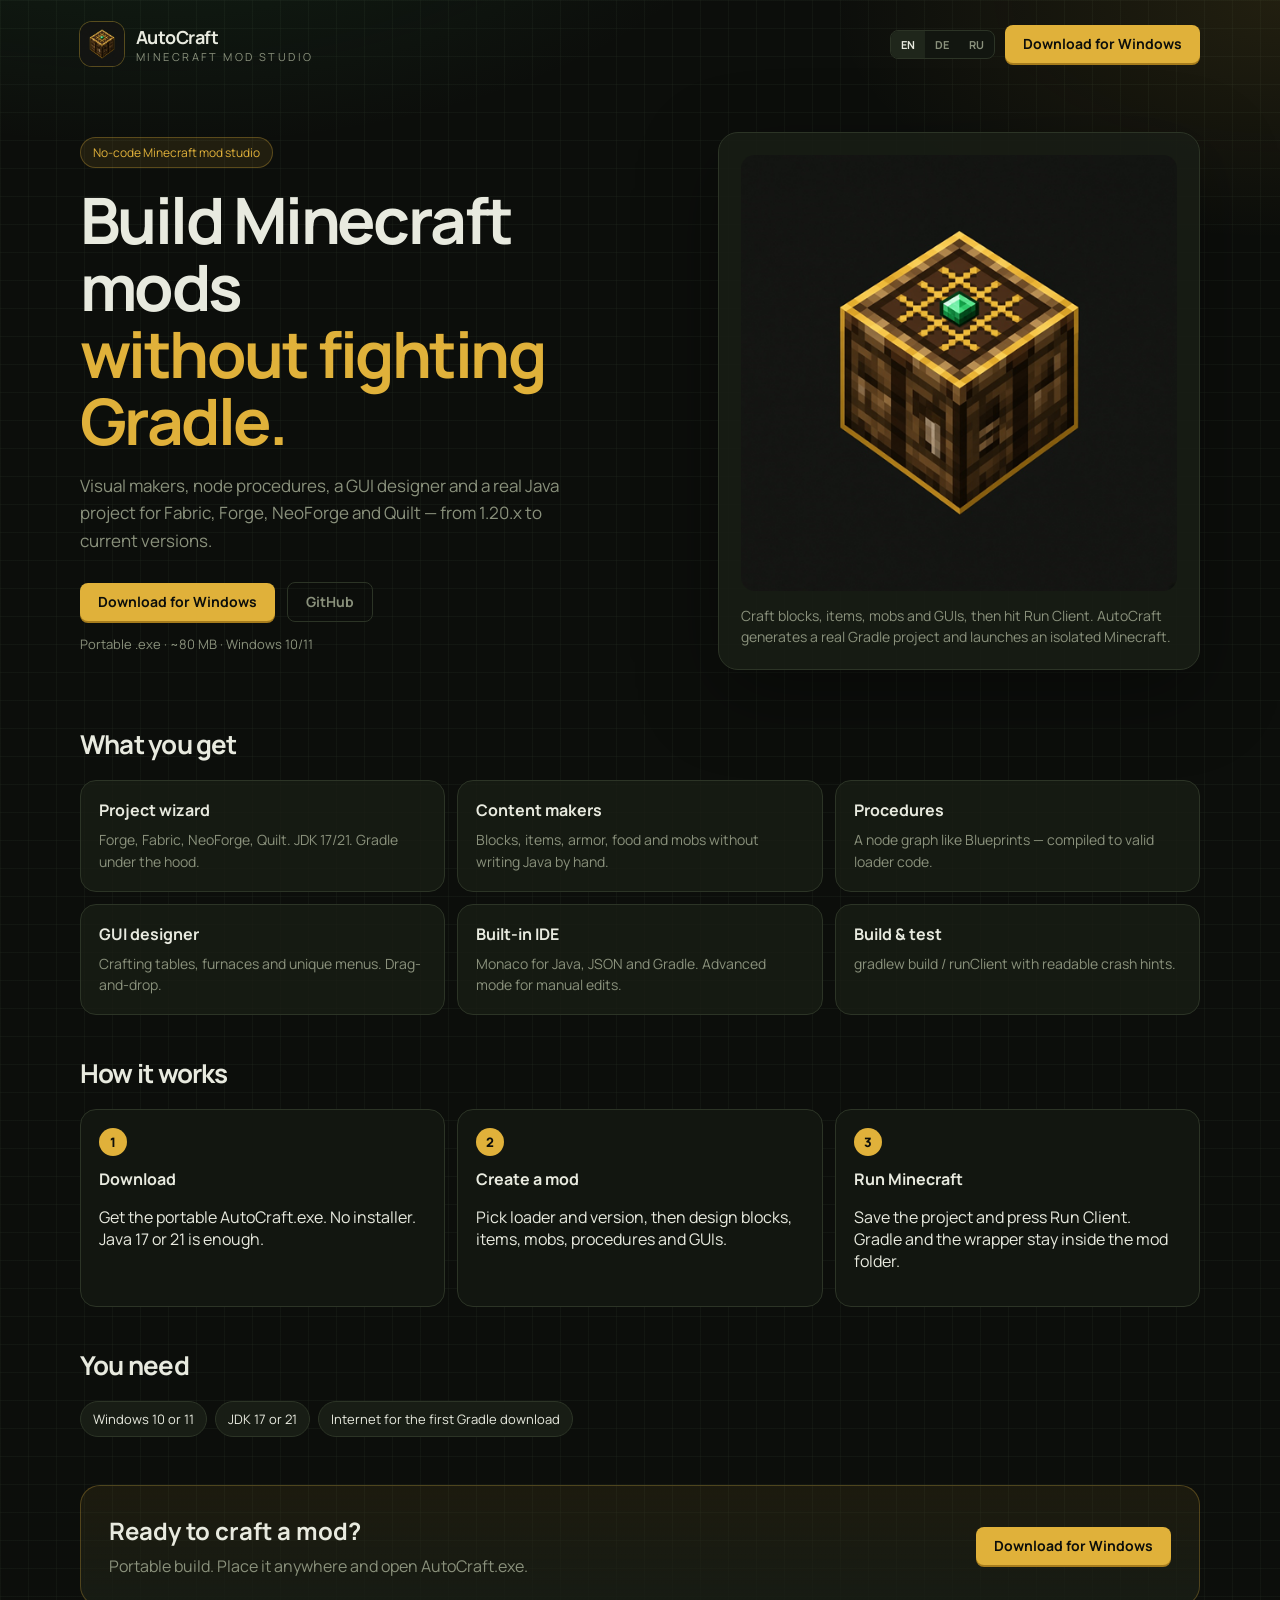
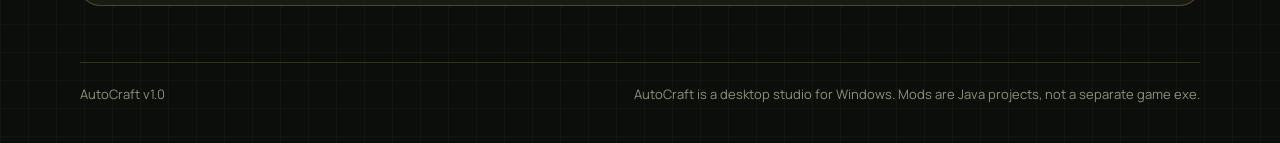
==== index.html @ cb6ea49f "Move download site to repository root for GitHub Pages. Co-authored-by: Cursor <cursoragent@cursor.c" ====
<!doctype html>
<html lang="en">
  <head>
    <meta charset="UTF-8" />
    <meta name="viewport" content="width=device-width, initial-scale=1.0" />
    <meta name="color-scheme" content="dark" />
    <title>AutoCraft</title>
    <meta
      name="description"
      content="AutoCraft — no-code Minecraft mod studio for Windows. Download the portable app."
    />
    <link rel="icon" type="image/svg+xml" href="./assets/favicon.svg" />
    <link rel="preconnect" href="https://fonts.googleapis.com" />
    <link rel="preconnect" href="https://fonts.gstatic.com" crossorigin />
    <link
      href="https://fonts.googleapis.com/css2?family=Manrope:wght@400;600;700;800&display=swap"
      rel="stylesheet"
    />
    <link rel="stylesheet" href="./styles.css" />
  </head>
  <body>
    <div class="wrap">
      <header class="nav">
        <div class="brand">
          <img src="./assets/logo.png" alt="AutoCraft" />
          <div>
            <strong>AutoCraft</strong>
            <span>Minecraft Mod Studio</span>
          </div>
        </div>
        <div class="nav-right">
          <div class="langs" role="group" aria-label="Language">
            <button type="button" data-lang="en">EN</button>
            <button type="button" data-lang="de">DE</button>
            <button type="button" data-lang="ru">RU</button>
          </div>
          <a class="btn btn-gold" data-download href="#" data-i18n="download">Download for Windows</a>
        </div>
      </header>

      <section class="hero">
        <div>
          <div class="badge" data-i18n="badge">No-code Minecraft mod studio</div>
          <h1>
            <span data-i18n="title">Build Minecraft mods</span>
            <em data-i18n="titleGold">without fighting Gradle.</em>
          </h1>
          <p class="lead" data-i18n="lead">
            Visual makers, node procedures, a GUI designer and a real Java project for Fabric, Forge, NeoForge and
            Quilt.
          </p>
          <div class="hero-actions">
            <a class="btn btn-gold" data-download href="#" data-i18n="download">Download for Windows</a>
            <a class="btn btn-ghost" data-repo href="#" data-i18n="github">GitHub</a>
          </div>
          <p class="meta" data-i18n="meta">Portable .exe · ~80 MB · Windows 10/11</p>
        </div>
        <aside class="hero-card">
          <img src="./assets/logo.png" alt="" />
          <p data-i18n="card">
            Craft blocks, items, mobs and GUIs, then hit Run Client. AutoCraft generates a real Gradle project and
            launches an isolated Minecraft.
          </p>
        </aside>
      </section>

      <section class="section">
        <h2 data-i18n="features">What you get</h2>
        <div class="grid">
          <article class="card"><b data-i18n="f1t">Project wizard</b><p data-i18n="f1"></p></article>
          <article class="card"><b data-i18n="f2t">Content makers</b><p data-i18n="f2"></p></article>
          <article class="card"><b data-i18n="f3t">Procedures</b><p data-i18n="f3"></p></article>
          <article class="card"><b data-i18n="f4t">GUI designer</b><p data-i18n="f4"></p></article>
          <article class="card"><b data-i18n="f5t">Built-in IDE</b><p data-i18n="f5"></p></article>
          <article class="card"><b data-i18n="f6t">Build & test</b><p data-i18n="f6"></p></article>
        </div>
      </section>

      <section class="section">
        <h2 data-i18n="how">How it works</h2>
        <div class="steps">
          <article class="step">
            <div class="num">1</div>
            <b data-i18n="s1t">Download</b>
            <p data-i18n="s1"></p>
          </article>
          <article class="step">
            <div class="num">2</div>
            <b data-i18n="s2t">Create a mod</b>
            <p data-i18n="s2"></p>
          </article>
          <article class="step">
            <div class="num">3</div>
            <b data-i18n="s3t">Run Minecraft</b>
            <p data-i18n="s3"></p>
          </article>
        </div>
      </section>

      <section class="section">
        <h2 data-i18n="need">You need</h2>
        <div class="reqs">
          <span class="pill" data-i18n="p1">Windows 10 or 11</span>
          <span class="pill" data-i18n="p2">JDK 17 or 21</span>
          <span class="pill" data-i18n="p3">Internet for the first Gradle download</span>
        </div>
      </section>

      <section class="download">
        <div>
          <h2 data-i18n="ctaTitle">Ready to craft a mod?</h2>
          <p data-i18n="cta">Portable build. Place it anywhere and open AutoCraft.exe.</p>
        </div>
        <a class="btn btn-gold" data-download href="#" data-i18n="download">Download for Windows</a>
      </section>

      <footer class="foot">
        <span>AutoCraft v1.0</span>
        <span data-i18n="foot"></span>
      </footer>
    </div>
    <script src="./config.js"></script>
    <script src="./app.js"></script>
  </body>
</html>
---- styles.css ----
:root {
  --ink: #0c0e0b;
  --ink-2: #121610;
  --panel: #181d15;
  --panel-2: #1f261b;
  --line: #2c3426;
  --gold: #e0b13a;
  --gold-2: #a67c1d;
  --emerald: #3d9b5c;
  --paper: #e8eadf;
  --mute: #8a917c;
  --shadow: 0 24px 80px rgba(0, 0, 0, 0.35);
}

* {
  box-sizing: border-box;
}

html,
body {
  margin: 0;
  min-height: 100%;
  background: var(--ink);
  color: var(--paper);
  font-family: Manrope, ui-sans-serif, system-ui, sans-serif;
}

body {
  background-image:
    radial-gradient(1100px 520px at 12% -8%, rgba(61, 155, 92, 0.14), transparent 55%),
    radial-gradient(900px 480px at 100% 0%, rgba(224, 177, 58, 0.1), transparent 50%),
    linear-gradient(rgba(44, 52, 38, 0.22) 1px, transparent 1px),
    linear-gradient(90deg, rgba(44, 52, 38, 0.22) 1px, transparent 1px);
  background-size: auto, auto, 28px 28px, 28px 28px;
}

a {
  color: inherit;
  text-decoration: none;
}

img {
  max-width: 100%;
  display: block;
}

.wrap {
  width: min(1120px, calc(100% - 40px));
  margin: 0 auto;
}

.nav {
  display: flex;
  align-items: center;
  justify-content: space-between;
  gap: 16px;
  padding: 22px 0 10px;
}

.brand {
  display: flex;
  align-items: center;
  gap: 12px;
}

.brand img {
  width: 44px;
  height: 44px;
  border-radius: 12px;
  box-shadow: 0 0 0 1px rgba(224, 177, 58, 0.35);
}

.brand strong {
  display: block;
  font-size: 18px;
  letter-spacing: -0.03em;
}

.brand span {
  display: block;
  font-size: 11px;
  letter-spacing: 0.22em;
  text-transform: uppercase;
  color: var(--mute);
}

.nav-right {
  display: flex;
  align-items: center;
  gap: 10px;
}

.langs {
  display: flex;
  border: 1px solid var(--line);
  border-radius: 8px;
  overflow: hidden;
  background: var(--ink-2);
}

.langs button {
  border: 0;
  background: transparent;
  color: var(--mute);
  font: 700 11px/1 Manrope, sans-serif;
  padding: 8px 10px;
  cursor: pointer;
}

.langs button.active {
  background: var(--panel-2);
  color: var(--paper);
}

.btn {
  display: inline-flex;
  align-items: center;
  justify-content: center;
  gap: 8px;
  border: 0;
  border-radius: 8px;
  font: 700 14px/1 Manrope, sans-serif;
  padding: 12px 18px;
  cursor: pointer;
}

.btn-gold {
  background: var(--gold);
  color: var(--ink);
  box-shadow: 0 2px 0 var(--gold-2);
}

.btn-gold:hover {
  filter: brightness(1.08);
}

.btn-ghost {
  background: transparent;
  color: var(--mute);
  border: 1px solid var(--line);
}

.hero {
  display: grid;
  grid-template-columns: 1.1fr 0.9fr;
  gap: 48px;
  align-items: center;
  padding: 56px 0 28px;
}

.badge {
  display: inline-flex;
  align-items: center;
  gap: 8px;
  border: 1px solid rgba(224, 177, 58, 0.3);
  background: rgba(224, 177, 58, 0.1);
  color: var(--gold);
  border-radius: 999px;
  padding: 6px 12px;
  font-size: 12px;
  margin-bottom: 18px;
}

h1 {
  margin: 0;
  font-size: clamp(40px, 6vw, 64px);
  line-height: 1.05;
  letter-spacing: -0.04em;
}

h1 em {
  display: block;
  color: var(--gold);
  font-style: normal;
}

.lead {
  max-width: 520px;
  color: var(--mute);
  font-size: 17px;
  line-height: 1.6;
  margin: 18px 0 28px;
}

.hero-actions {
  display: flex;
  flex-wrap: wrap;
  gap: 12px;
  align-items: center;
}

.meta {
  color: var(--mute);
  font-size: 13px;
}

.hero-card {
  background: rgba(24, 29, 21, 0.88);
  border: 1px solid var(--line);
  border-radius: 20px;
  padding: 22px;
  box-shadow: var(--shadow);
}

.hero-card img {
  width: 100%;
  border-radius: 14px;
  background: #0c0e0b;
}

.hero-card p {
  margin: 14px 0 0;
  color: var(--mute);
  font-size: 14px;
  line-height: 1.5;
}

.section {
  padding: 28px 0 12px;
}

.section h2 {
  margin: 0 0 18px;
  font-size: 26px;
  letter-spacing: -0.03em;
}

.grid {
  display: grid;
  grid-template-columns: repeat(3, 1fr);
  gap: 12px;
}

.card {
  background: rgba(24, 29, 21, 0.8);
  border: 1px solid var(--line);
  border-radius: 16px;
  padding: 18px;
}

.card b {
  display: block;
  margin-bottom: 8px;
}

.card p {
  margin: 0;
  color: var(--mute);
  font-size: 14px;
  line-height: 1.55;
}

.steps {
  display: grid;
  grid-template-columns: repeat(3, 1fr);
  gap: 12px;
}

.step {
  border: 1px solid var(--line);
  background: var(--ink-2);
  border-radius: 16px;
  padding: 18px;
}

.num {
  width: 28px;
  height: 28px;
  display: grid;
  place-items: center;
  border-radius: 999px;
  background: var(--gold);
  color: var(--ink);
  font-weight: 800;
  font-size: 13px;
  margin-bottom: 12px;
}

.reqs {
  display: flex;
  flex-wrap: wrap;
  gap: 8px;
}

.pill {
  border: 1px solid var(--line);
  background: var(--panel);
  border-radius: 999px;
  padding: 8px 12px;
  font-size: 13px;
  color: var(--paper);
}

.download {
  margin: 36px 0 56px;
  border: 1px solid rgba(224, 177, 58, 0.28);
  background: linear-gradient(180deg, rgba(224, 177, 58, 0.08), rgba(24, 29, 21, 0.9));
  border-radius: 20px;
  padding: 28px;
  display: flex;
  justify-content: space-between;
  gap: 20px;
  align-items: center;
}

.download h2 {
  margin: 0 0 8px;
}

.download p {
  margin: 0;
  color: var(--mute);
}

.foot {
  border-top: 1px solid var(--line);
  padding: 22px 0 40px;
  display: flex;
  justify-content: space-between;
  gap: 12px;
  color: var(--mute);
  font-size: 13px;
}

@media (max-width: 860px) {
  .hero,
  .grid,
  .steps,
  .download,
  .foot {
    grid-template-columns: 1fr;
    display: grid;
  }

  .nav,
  .download,
  .foot {
    display: flex;
    flex-direction: column;
    align-items: flex-start;
  }
}
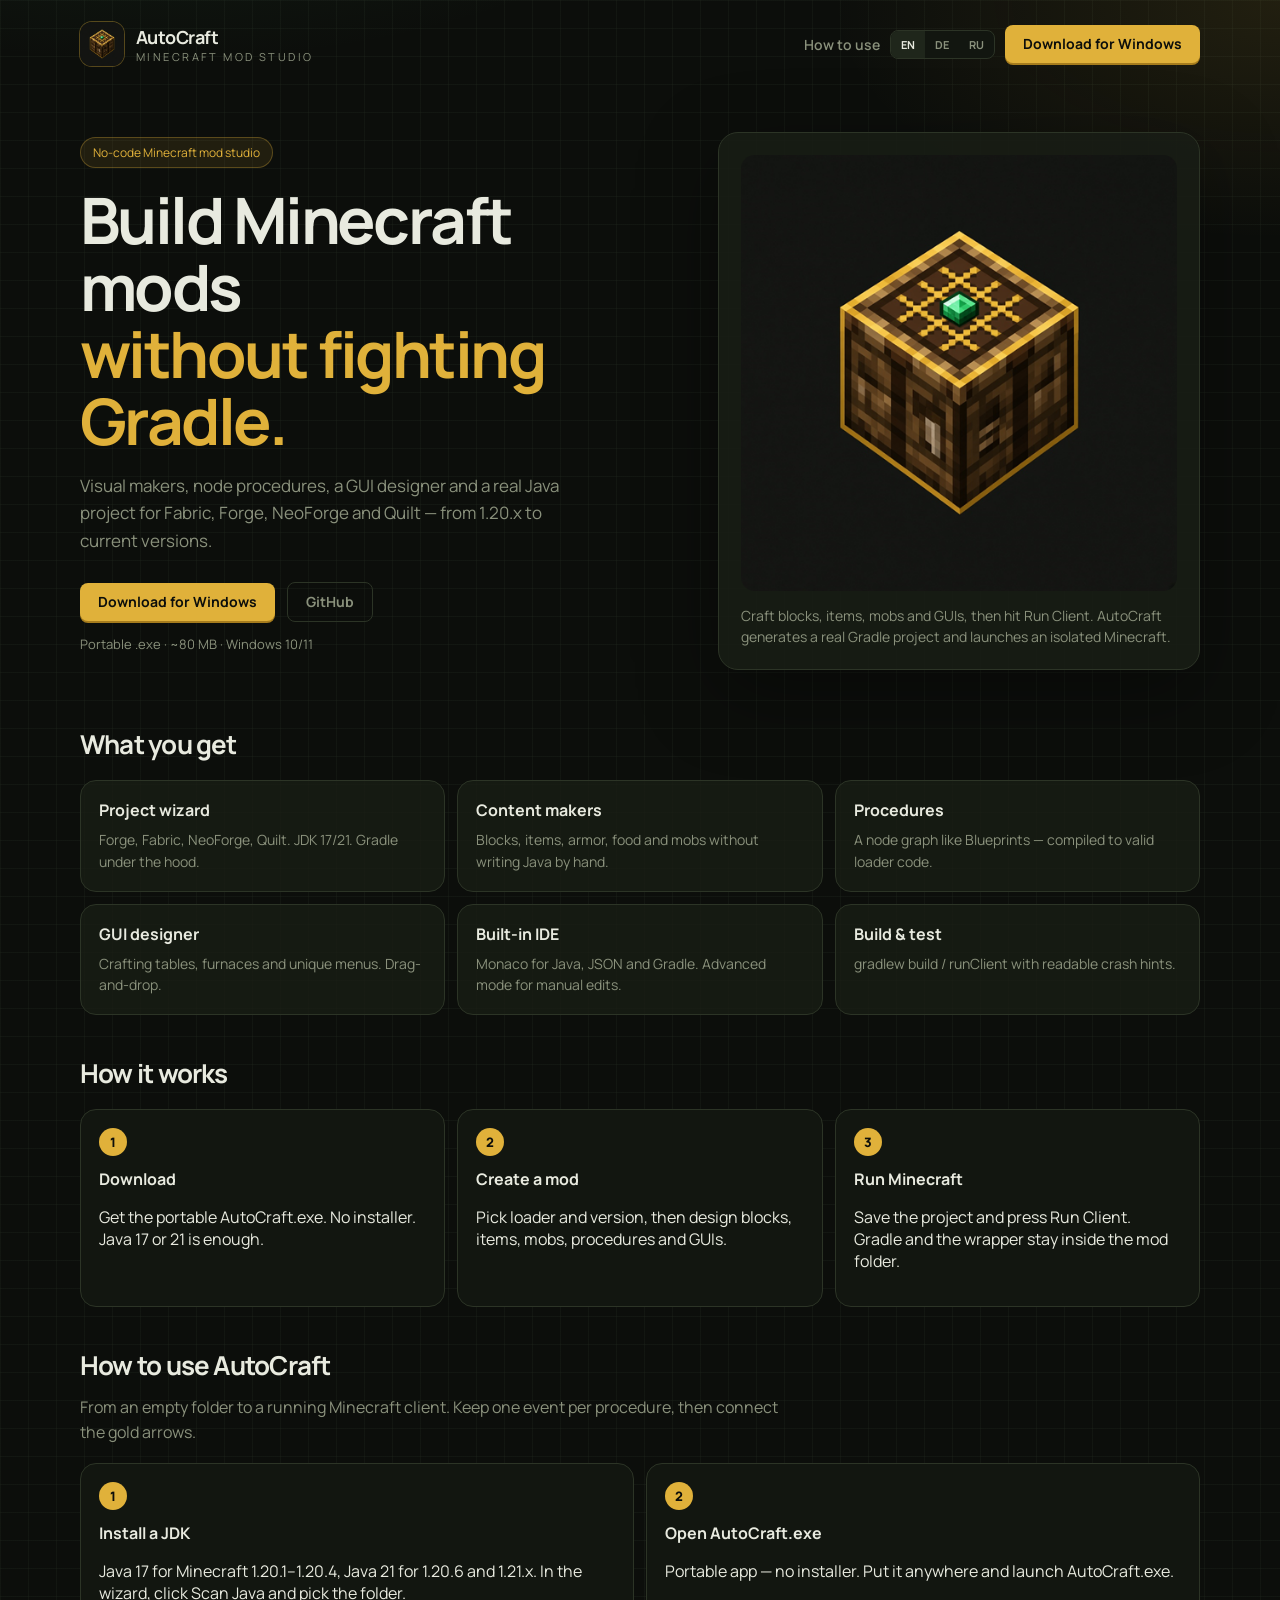
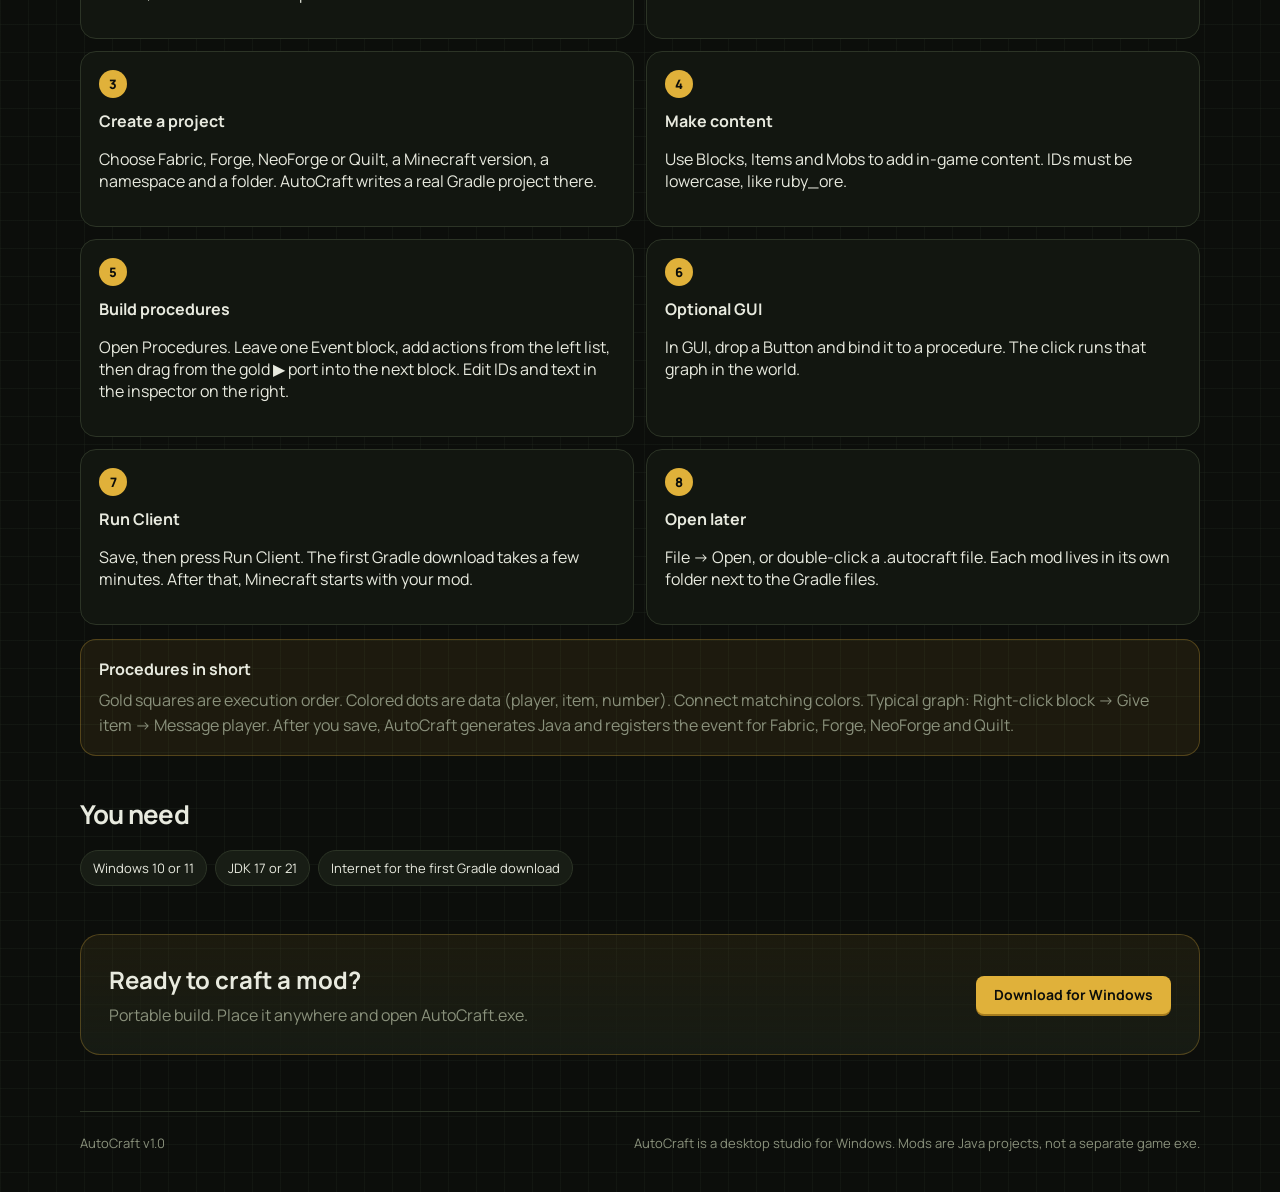
==== commit 5b1e2468: "Add a How to use guide for AutoCraft procedures. Co-authored-by: Cursor <cursoragent@cursor.com>" ====
--- a/index.html
+++ b/index.html
@@ -4,11 +4,35 @@
     <meta charset="UTF-8" />
     <meta name="viewport" content="width=device-width, initial-scale=1.0" />
     <meta name="color-scheme" content="dark" />
-    <title>AutoCraft</title>
+    <title>AutoCraft — Minecraft Mod Studio for Windows</title>
     <meta
       name="description"
-      content="AutoCraft — no-code Minecraft mod studio for Windows. Download the portable app."
-    />
+      content="Download AutoCraft, a no-code Minecraft mod studio for Windows. Make blocks, items, mobs and GUIs, then run Fabric, Forge, NeoForge or Quilt with Gradle."
+    />
+    <meta
+      name="keywords"
+      content="AutoCraft, Minecraft mod maker, Minecraft mod studio, no-code Minecraft, Forge, Fabric, NeoForge, Quilt, download AutoCraft"
+    />
+    <meta name="robots" content="index, follow" />
+    <meta name="googlebot" content="index, follow" />
+    <link rel="canonical" href="https://wipprow-ui.github.io/AutoCraft/" />
+    <meta property="og:type" content="website" />
+    <meta property="og:locale" content="en_US" />
+    <meta property="og:site_name" content="AutoCraft" />
+    <meta property="og:title" content="AutoCraft — Minecraft Mod Studio for Windows" />
+    <meta
+      property="og:description"
+      content="No-code Minecraft mod studio. Download the portable Windows app and build real Gradle mods."
+    />
+    <meta property="og:url" content="https://wipprow-ui.github.io/AutoCraft/" />
+    <meta property="og:image" content="https://wipprow-ui.github.io/AutoCraft/assets/logo.png" />
+    <meta name="twitter:card" content="summary" />
+    <meta name="twitter:title" content="AutoCraft — Minecraft Mod Studio" />
+    <meta
+      name="twitter:description"
+      content="Download AutoCraft for Windows. Visual Minecraft mod maker for Forge, Fabric, NeoForge and Quilt."
+    />
+    <meta name="twitter:image" content="https://wipprow-ui.github.io/AutoCraft/assets/logo.png" />
     <link rel="icon" type="image/svg+xml" href="./assets/favicon.svg" />
     <link rel="preconnect" href="https://fonts.googleapis.com" />
     <link rel="preconnect" href="https://fonts.gstatic.com" crossorigin />
@@ -29,6 +53,7 @@
           </div>
         </div>
         <div class="nav-right">
+          <a class="nav-link" href="#guide" data-i18n="guideNav">How to use</a>
           <div class="langs" role="group" aria-label="Language">
             <button type="button" data-lang="en">EN</button>
             <button type="button" data-lang="de">DE</button>
@@ -97,6 +122,59 @@
         </div>
       </section>
 
+      <section class="section" id="guide">
+        <h2 data-i18n="guideTitle">How to use AutoCraft</h2>
+        <p class="lead-inline" data-i18n="guideLead">
+          From empty folder to a running Minecraft client. One event per procedure, then connect the gold arrows.
+        </p>
+        <div class="guide">
+          <article class="step">
+            <div class="num">1</div>
+            <b data-i18n="g1t">Install a JDK</b>
+            <p data-i18n="g1"></p>
+          </article>
+          <article class="step">
+            <div class="num">2</div>
+            <b data-i18n="g2t">Open AutoCraft.exe</b>
+            <p data-i18n="g2"></p>
+          </article>
+          <article class="step">
+            <div class="num">3</div>
+            <b data-i18n="g3t">Create a project</b>
+            <p data-i18n="g3"></p>
+          </article>
+          <article class="step">
+            <div class="num">4</div>
+            <b data-i18n="g4t">Make content</b>
+            <p data-i18n="g4"></p>
+          </article>
+          <article class="step">
+            <div class="num">5</div>
+            <b data-i18n="g5t">Build procedures</b>
+            <p data-i18n="g5"></p>
+          </article>
+          <article class="step">
+            <div class="num">6</div>
+            <b data-i18n="g6t">Optional GUI</b>
+            <p data-i18n="g6"></p>
+          </article>
+          <article class="step">
+            <div class="num">7</div>
+            <b data-i18n="g7t">Run Client</b>
+            <p data-i18n="g7"></p>
+          </article>
+          <article class="step">
+            <div class="num">8</div>
+            <b data-i18n="g8t">Open later</b>
+            <p data-i18n="g8"></p>
+          </article>
+        </div>
+        <article class="tip">
+          <b data-i18n="gProcT">Procedures in short</b>
+          <p data-i18n="gProc"></p>
+        </article>
+      </section>
+
       <section class="section">
         <h2 data-i18n="need">You need</h2>
         <div class="reqs">
@@ -119,6 +197,20 @@
         <span data-i18n="foot"></span>
       </footer>
     </div>
+    <script type="application/ld+json">
+      {
+        "@context": "https://schema.org",
+        "@type": "SoftwareApplication",
+        "name": "AutoCraft",
+        "applicationCategory": "DeveloperApplication",
+        "operatingSystem": "Windows 10, Windows 11",
+        "url": "https://wipprow-ui.github.io/AutoCraft/",
+        "downloadUrl": "https://github.com/wipprow-ui/AutoCraft/releases/latest/download/AutoCraft.exe",
+        "image": "https://wipprow-ui.github.io/AutoCraft/assets/logo.png",
+        "description": "No-code Minecraft mod studio for Windows. Create blocks, items, mobs and GUIs, then run Fabric, Forge, NeoForge or Quilt.",
+        "offers": { "@type": "Offer", "price": "0", "priceCurrency": "USD" }
+      }
+    </script>
     <script src="./config.js"></script>
     <script src="./app.js"></script>
   </body>
--- a/styles.css
+++ b/styles.css
@@ -276,6 +276,48 @@
   margin-bottom: 12px;
 }
 
+.nav-link {
+  color: var(--mute);
+  font-size: 14px;
+  font-weight: 600;
+}
+
+.nav-link:hover {
+  color: var(--gold);
+}
+
+.lead-inline {
+  margin: -6px 0 18px;
+  color: var(--mute);
+  max-width: 720px;
+  line-height: 1.55;
+}
+
+.guide {
+  display: grid;
+  grid-template-columns: repeat(2, 1fr);
+  gap: 12px;
+}
+
+.tip {
+  margin-top: 14px;
+  border: 1px solid rgba(224, 177, 58, 0.28);
+  background: rgba(224, 177, 58, 0.08);
+  border-radius: 16px;
+  padding: 18px;
+}
+
+.tip b {
+  display: block;
+  margin-bottom: 8px;
+}
+
+.tip p {
+  margin: 0;
+  color: var(--mute);
+  line-height: 1.55;
+}
+
 .reqs {
   display: flex;
   flex-wrap: wrap;
@@ -326,6 +368,7 @@
   .hero,
   .grid,
   .steps,
+  .guide,
   .download,
   .foot {
     grid-template-columns: 1fr;
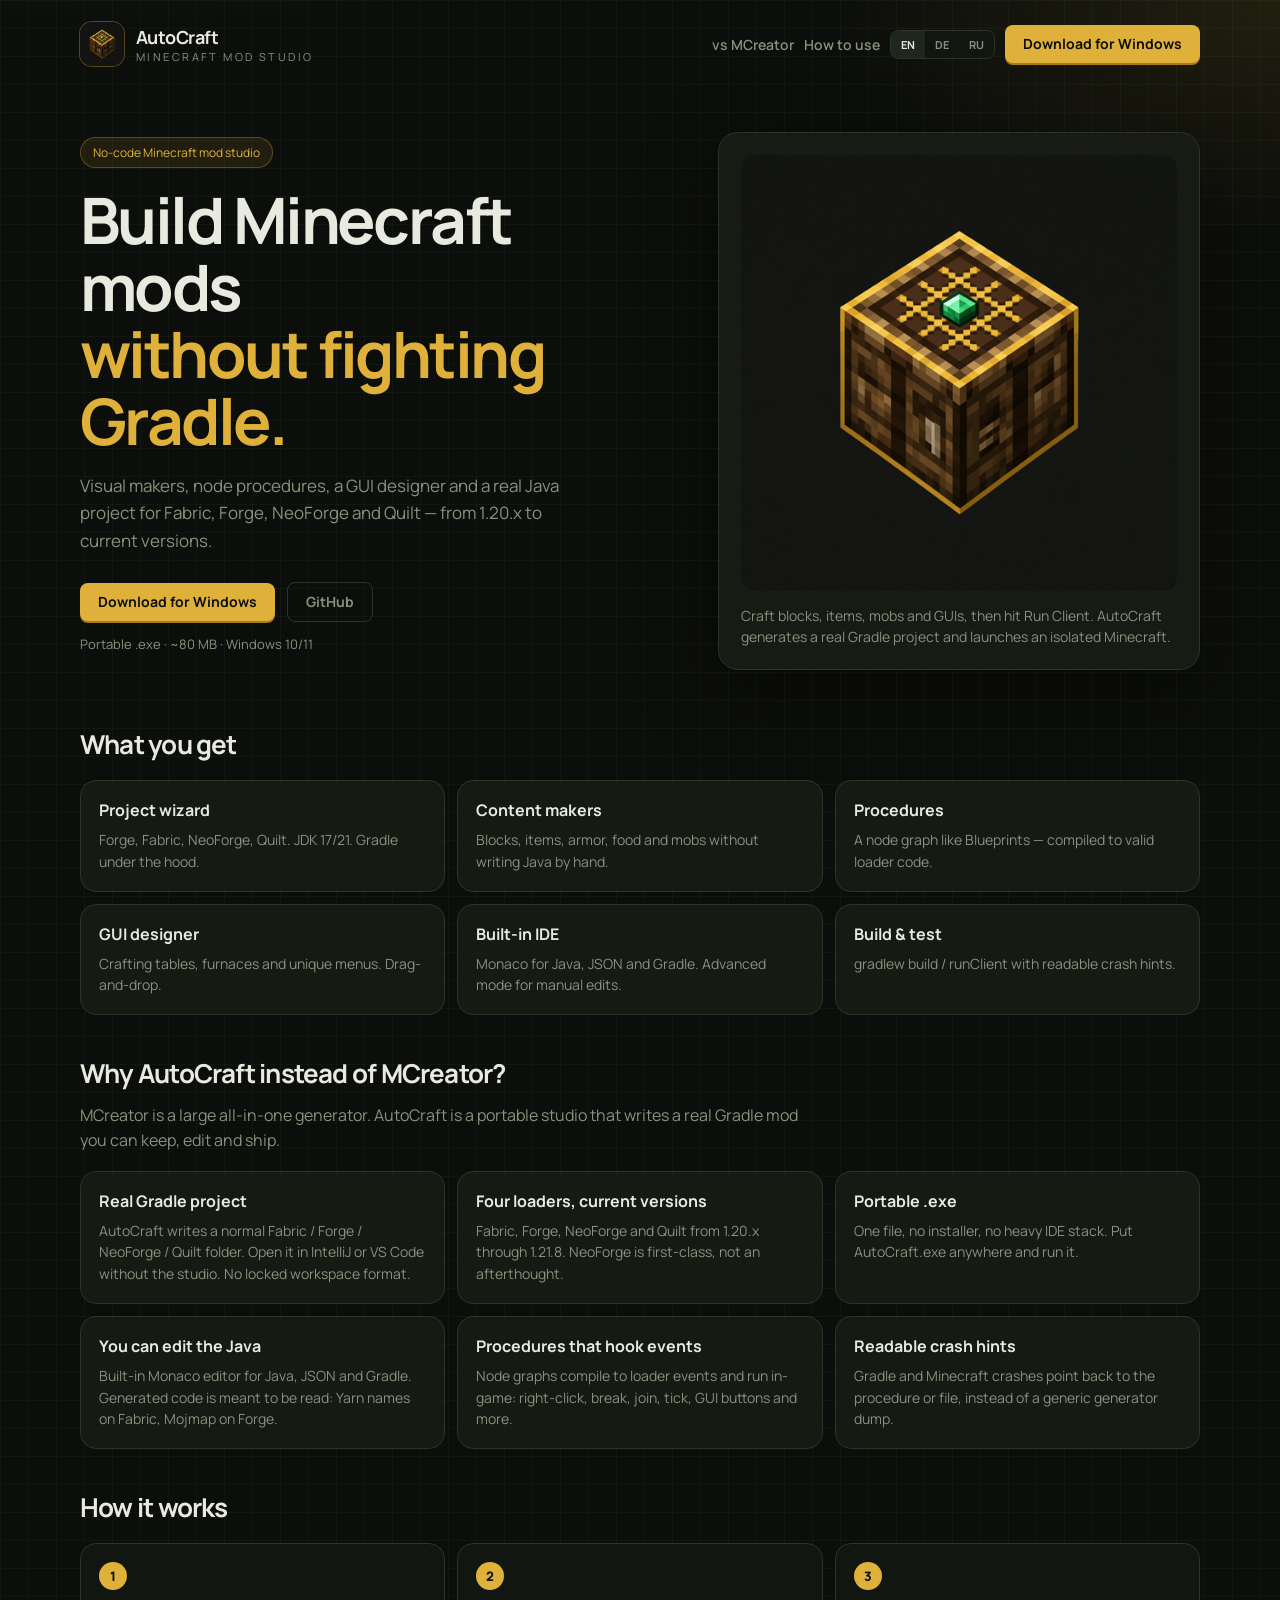
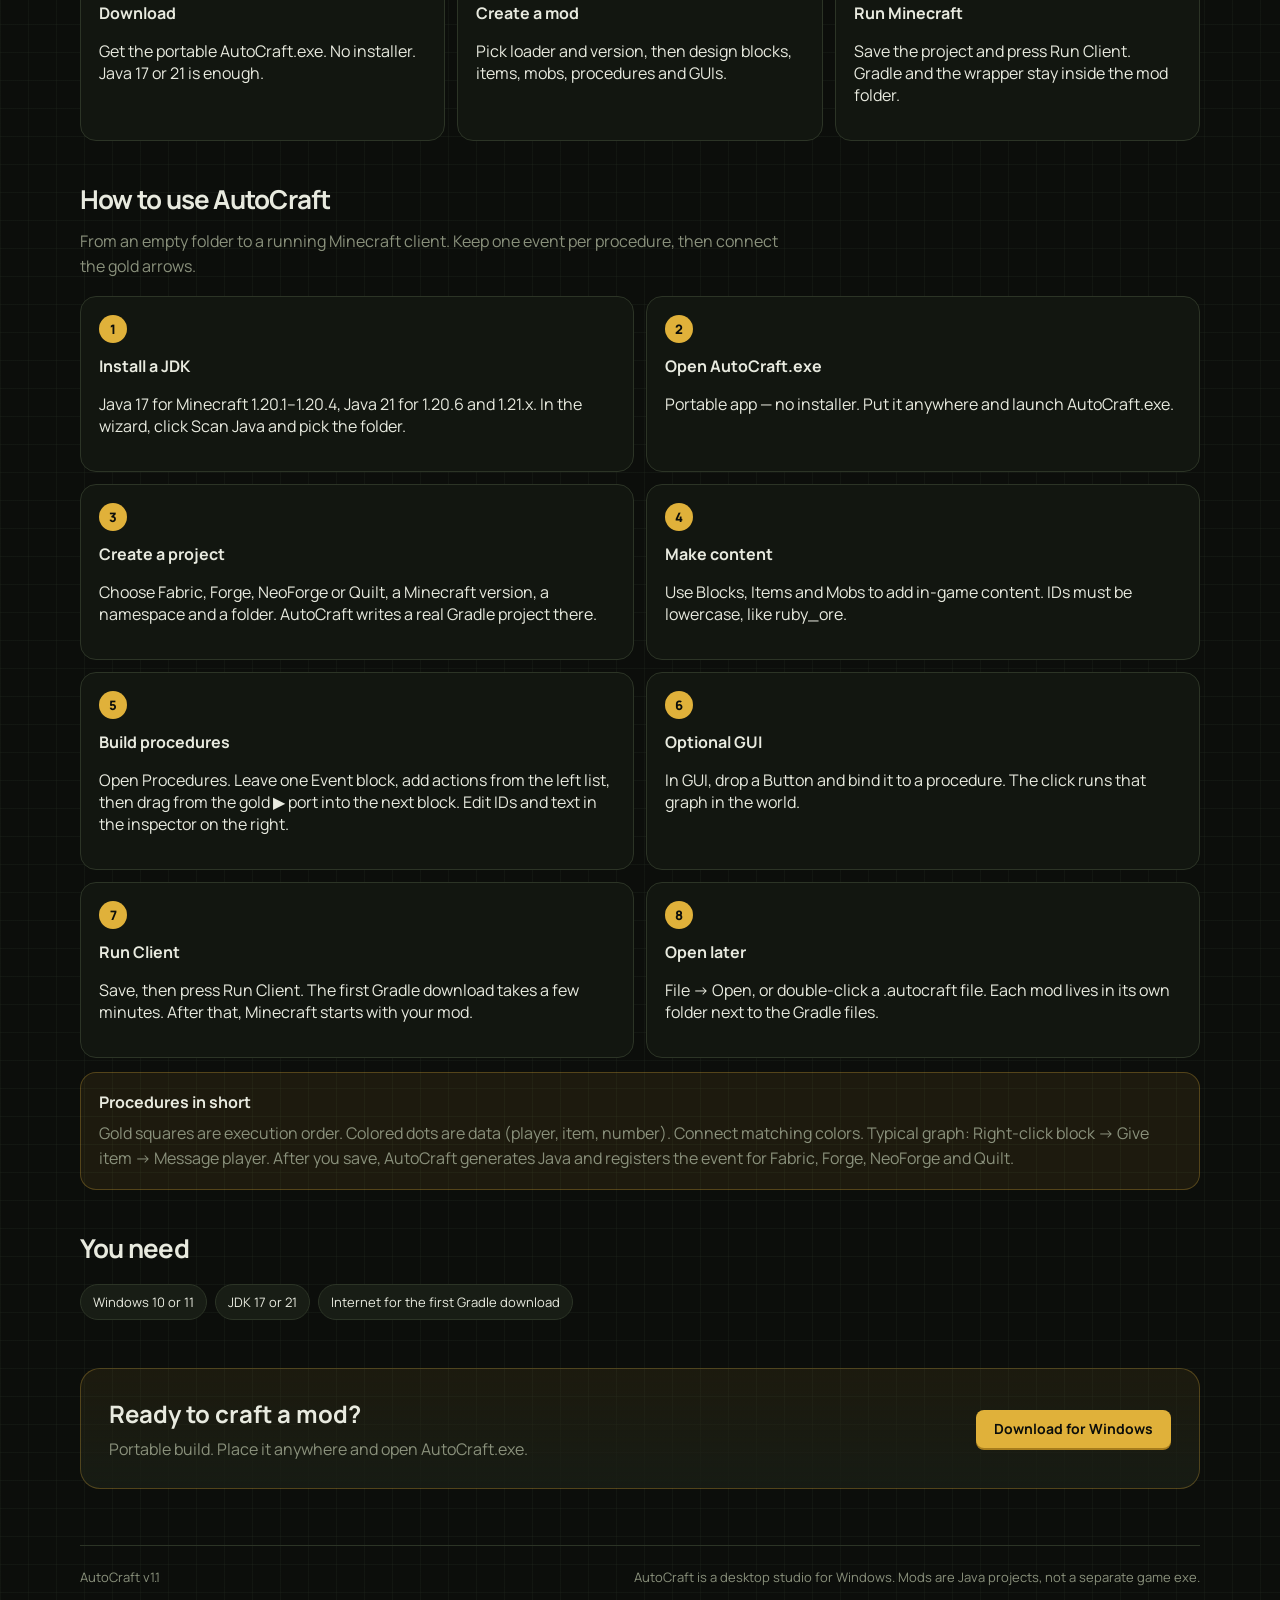
==== commit ce732e44: "Explain how AutoCraft differs from MCreator. Co-authored-by: Cursor <cursoragent@cursor.com>" ====
--- a/index.html
+++ b/index.html
@@ -11,7 +11,7 @@
     />
     <meta
       name="keywords"
-      content="AutoCraft, Minecraft mod maker, Minecraft mod studio, no-code Minecraft, Forge, Fabric, NeoForge, Quilt, download AutoCraft"
+      content="AutoCraft, Minecraft mod maker, Minecraft mod studio, no-code Minecraft, MCreator alternative, Forge, Fabric, NeoForge, Quilt, download AutoCraft"
     />
     <meta name="robots" content="index, follow" />
     <meta name="googlebot" content="index, follow" />
@@ -53,6 +53,7 @@
           </div>
         </div>
         <div class="nav-right">
+          <a class="nav-link" href="#vs" data-i18n="vsNav">vs MCreator</a>
           <a class="nav-link" href="#guide" data-i18n="guideNav">How to use</a>
           <div class="langs" role="group" aria-label="Language">
             <button type="button" data-lang="en">EN</button>
@@ -101,6 +102,22 @@
         </div>
       </section>
 
+      <section class="section" id="vs">
+        <h2 data-i18n="vsTitle">Why AutoCraft instead of MCreator?</h2>
+        <p class="lead-inline" data-i18n="vsLead">
+          MCreator is a large all-in-one generator. AutoCraft is a portable studio that writes a real Gradle mod you
+          can keep, edit and ship.
+        </p>
+        <div class="grid">
+          <article class="card"><b data-i18n="vs1t">Real Gradle project</b><p data-i18n="vs1"></p></article>
+          <article class="card"><b data-i18n="vs2t">Four loaders, current versions</b><p data-i18n="vs2"></p></article>
+          <article class="card"><b data-i18n="vs3t">Portable .exe</b><p data-i18n="vs3"></p></article>
+          <article class="card"><b data-i18n="vs4t">You can edit the Java</b><p data-i18n="vs4"></p></article>
+          <article class="card"><b data-i18n="vs5t">Procedures that hook events</b><p data-i18n="vs5"></p></article>
+          <article class="card"><b data-i18n="vs6t">Readable crash hints</b><p data-i18n="vs6"></p></article>
+        </div>
+      </section>
+
       <section class="section">
         <h2 data-i18n="how">How it works</h2>
         <div class="steps">
@@ -193,7 +210,7 @@
       </section>
 
       <footer class="foot">
-        <span>AutoCraft v1.0</span>
+        <span>AutoCraft v1.1</span>
         <span data-i18n="foot"></span>
       </footer>
     </div>
--- a/styles.css
+++ b/styles.css
@@ -365,6 +365,10 @@
 }
 
 @media (max-width: 860px) {
+  .nav-right {
+    flex-wrap: wrap;
+  }
+
   .hero,
   .grid,
   .steps,
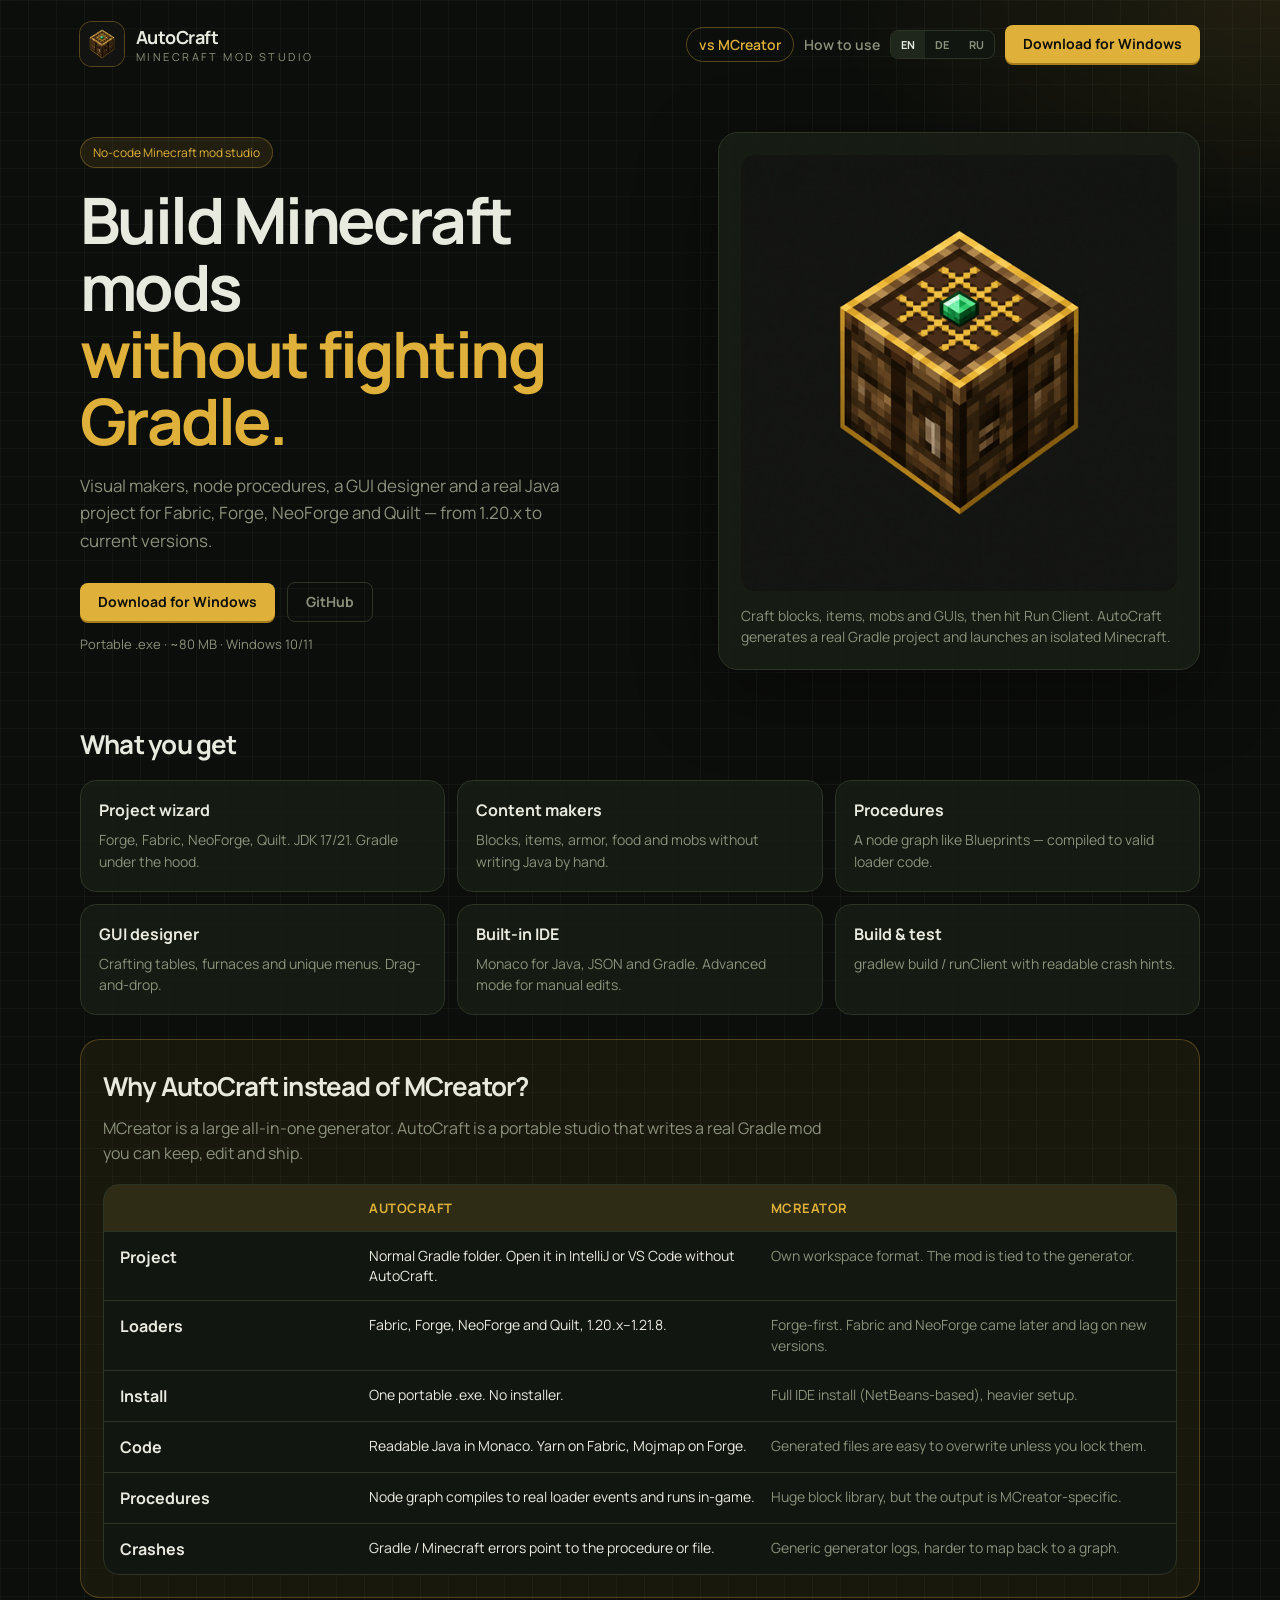
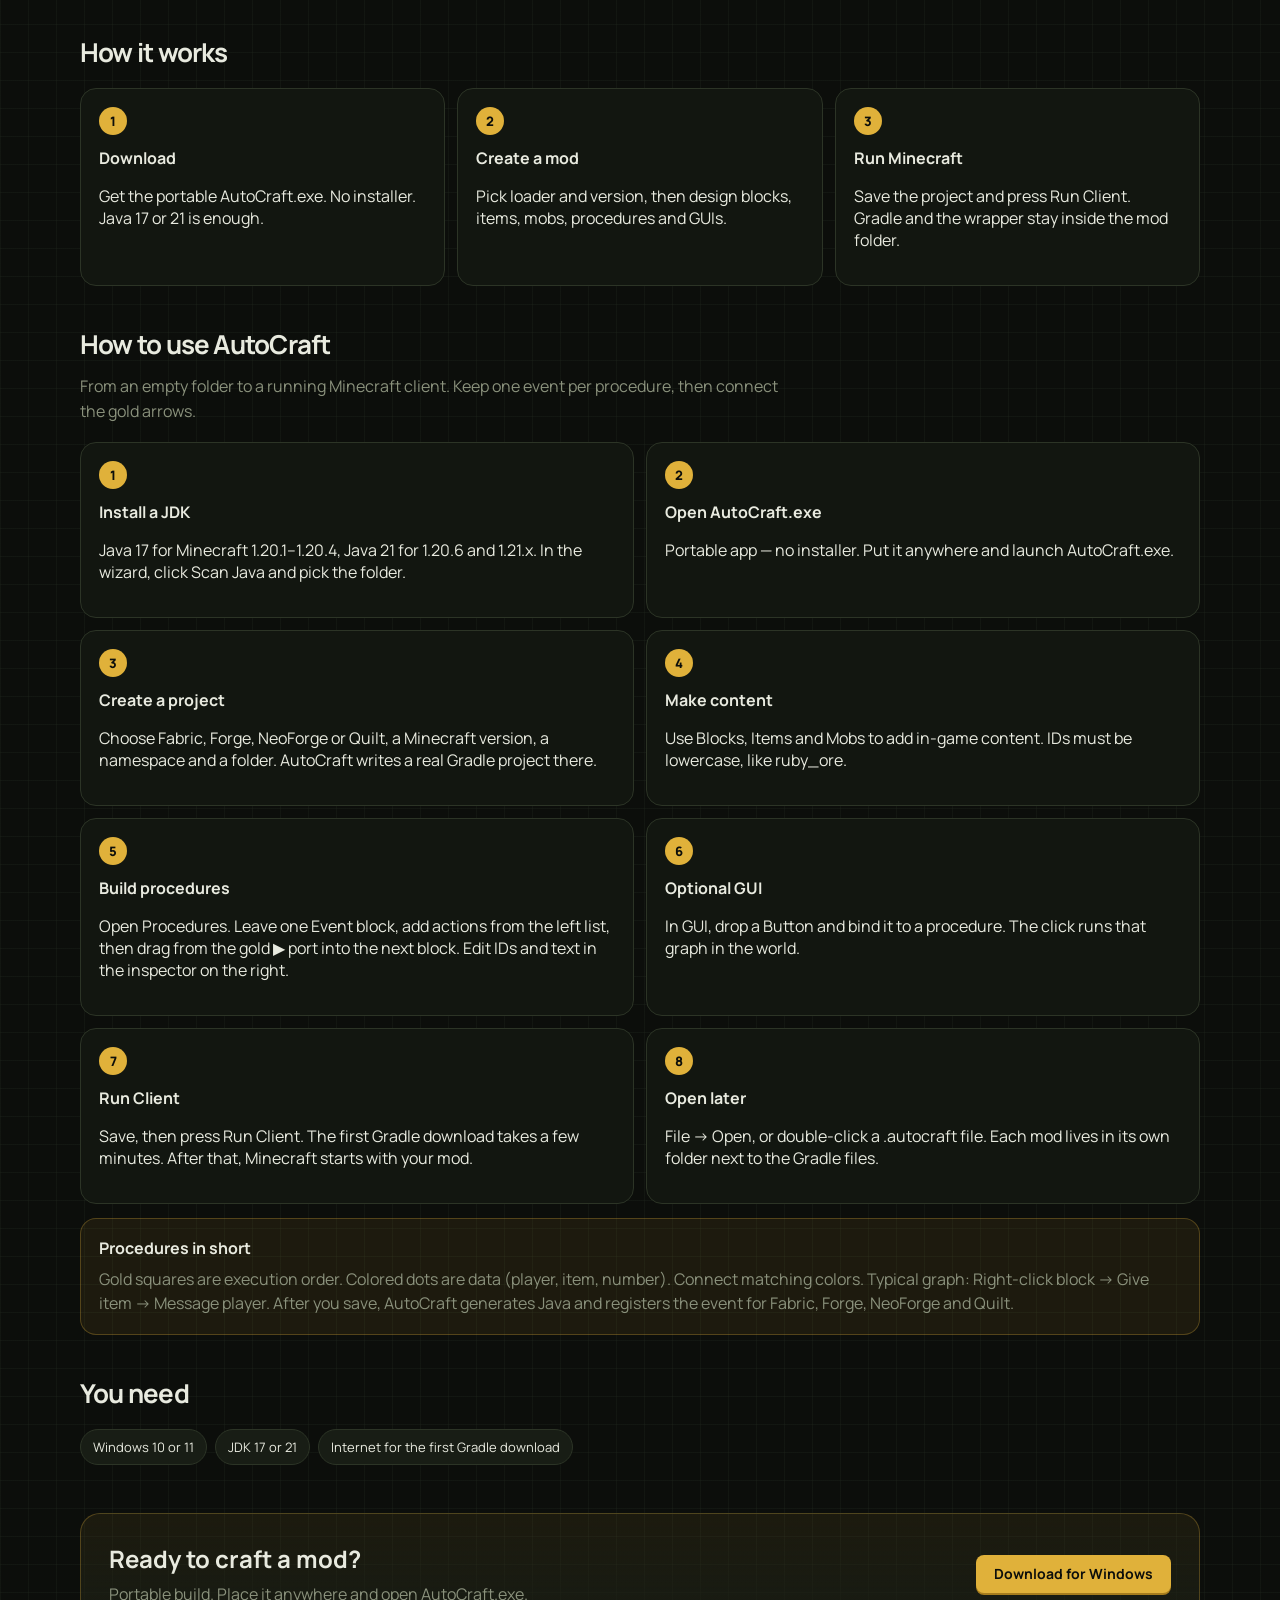
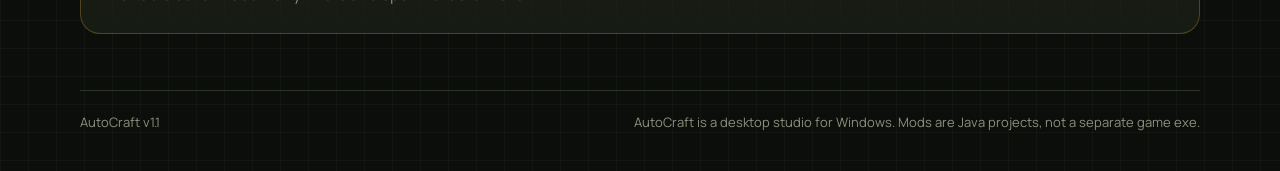
==== commit cc4a0a9b: "Make the MCreator comparison a visible table. Co-authored-by: Cursor <cursoragent@cursor.com>" ====
--- a/index.html
+++ b/index.html
@@ -53,7 +53,7 @@
           </div>
         </div>
         <div class="nav-right">
-          <a class="nav-link" href="#vs" data-i18n="vsNav">vs MCreator</a>
+          <a class="nav-link nav-link-gold" href="#vs" data-i18n="vsNav">vs MCreator</a>
           <a class="nav-link" href="#guide" data-i18n="guideNav">How to use</a>
           <div class="langs" role="group" aria-label="Language">
             <button type="button" data-lang="en">EN</button>
@@ -102,19 +102,48 @@
         </div>
       </section>
 
-      <section class="section" id="vs">
+      <section class="section vs-section" id="vs">
         <h2 data-i18n="vsTitle">Why AutoCraft instead of MCreator?</h2>
         <p class="lead-inline" data-i18n="vsLead">
           MCreator is a large all-in-one generator. AutoCraft is a portable studio that writes a real Gradle mod you
           can keep, edit and ship.
         </p>
-        <div class="grid">
-          <article class="card"><b data-i18n="vs1t">Real Gradle project</b><p data-i18n="vs1"></p></article>
-          <article class="card"><b data-i18n="vs2t">Four loaders, current versions</b><p data-i18n="vs2"></p></article>
-          <article class="card"><b data-i18n="vs3t">Portable .exe</b><p data-i18n="vs3"></p></article>
-          <article class="card"><b data-i18n="vs4t">You can edit the Java</b><p data-i18n="vs4"></p></article>
-          <article class="card"><b data-i18n="vs5t">Procedures that hook events</b><p data-i18n="vs5"></p></article>
-          <article class="card"><b data-i18n="vs6t">Readable crash hints</b><p data-i18n="vs6"></p></article>
+        <div class="compare">
+          <div class="compare-head">
+            <span></span>
+            <strong>AutoCraft</strong>
+            <strong>MCreator</strong>
+          </div>
+          <div class="compare-row">
+            <b data-i18n="vc1t">Project</b>
+            <p data-i18n="vc1a"></p>
+            <p data-i18n="vc1m"></p>
+          </div>
+          <div class="compare-row">
+            <b data-i18n="vc2t">Loaders</b>
+            <p data-i18n="vc2a"></p>
+            <p data-i18n="vc2m"></p>
+          </div>
+          <div class="compare-row">
+            <b data-i18n="vc3t">Install</b>
+            <p data-i18n="vc3a"></p>
+            <p data-i18n="vc3m"></p>
+          </div>
+          <div class="compare-row">
+            <b data-i18n="vc4t">Code</b>
+            <p data-i18n="vc4a"></p>
+            <p data-i18n="vc4m"></p>
+          </div>
+          <div class="compare-row">
+            <b data-i18n="vc5t">Procedures</b>
+            <p data-i18n="vc5a"></p>
+            <p data-i18n="vc5m"></p>
+          </div>
+          <div class="compare-row">
+            <b data-i18n="vc6t">Crashes</b>
+            <p data-i18n="vc6a"></p>
+            <p data-i18n="vc6m"></p>
+          </div>
         </div>
       </section>
 
--- a/styles.css
+++ b/styles.css
@@ -280,10 +280,71 @@
   color: var(--mute);
   font-size: 14px;
   font-weight: 600;
+  white-space: nowrap;
 }
 
 .nav-link:hover {
   color: var(--gold);
+}
+
+.nav-link-gold {
+  color: var(--gold);
+  border: 1px solid rgba(224, 177, 58, 0.35);
+  border-radius: 999px;
+  padding: 7px 12px;
+}
+
+.vs-section {
+  scroll-margin-top: 18px;
+  margin: 12px 0 8px;
+  padding: 28px 22px 22px;
+  border: 1px solid rgba(224, 177, 58, 0.28);
+  background: rgba(224, 177, 58, 0.06);
+  border-radius: 20px;
+}
+
+.compare {
+  display: grid;
+  gap: 0;
+  border: 1px solid var(--line);
+  border-radius: 16px;
+  overflow: hidden;
+  background: var(--ink-2);
+}
+
+.compare-head,
+.compare-row {
+  display: grid;
+  grid-template-columns: 0.7fr 1.15fr 1.15fr;
+  gap: 12px;
+  padding: 14px 16px;
+}
+
+.compare-head {
+  background: rgba(224, 177, 58, 0.14);
+  color: var(--gold);
+  font-size: 13px;
+  letter-spacing: 0.04em;
+  text-transform: uppercase;
+}
+
+.compare-row {
+  border-top: 1px solid var(--line);
+}
+
+.compare-row b {
+  color: var(--paper);
+}
+
+.compare-row p {
+  margin: 0;
+  color: var(--mute);
+  font-size: 14px;
+  line-height: 1.45;
+}
+
+.compare-row p:nth-child(2) {
+  color: var(--paper);
 }
 
 .lead-inline {
@@ -367,6 +428,12 @@
 @media (max-width: 860px) {
   .nav-right {
     flex-wrap: wrap;
+  }
+
+  .compare-head,
+  .compare-row {
+    grid-template-columns: 1fr;
+    gap: 6px;
   }
 
   .hero,
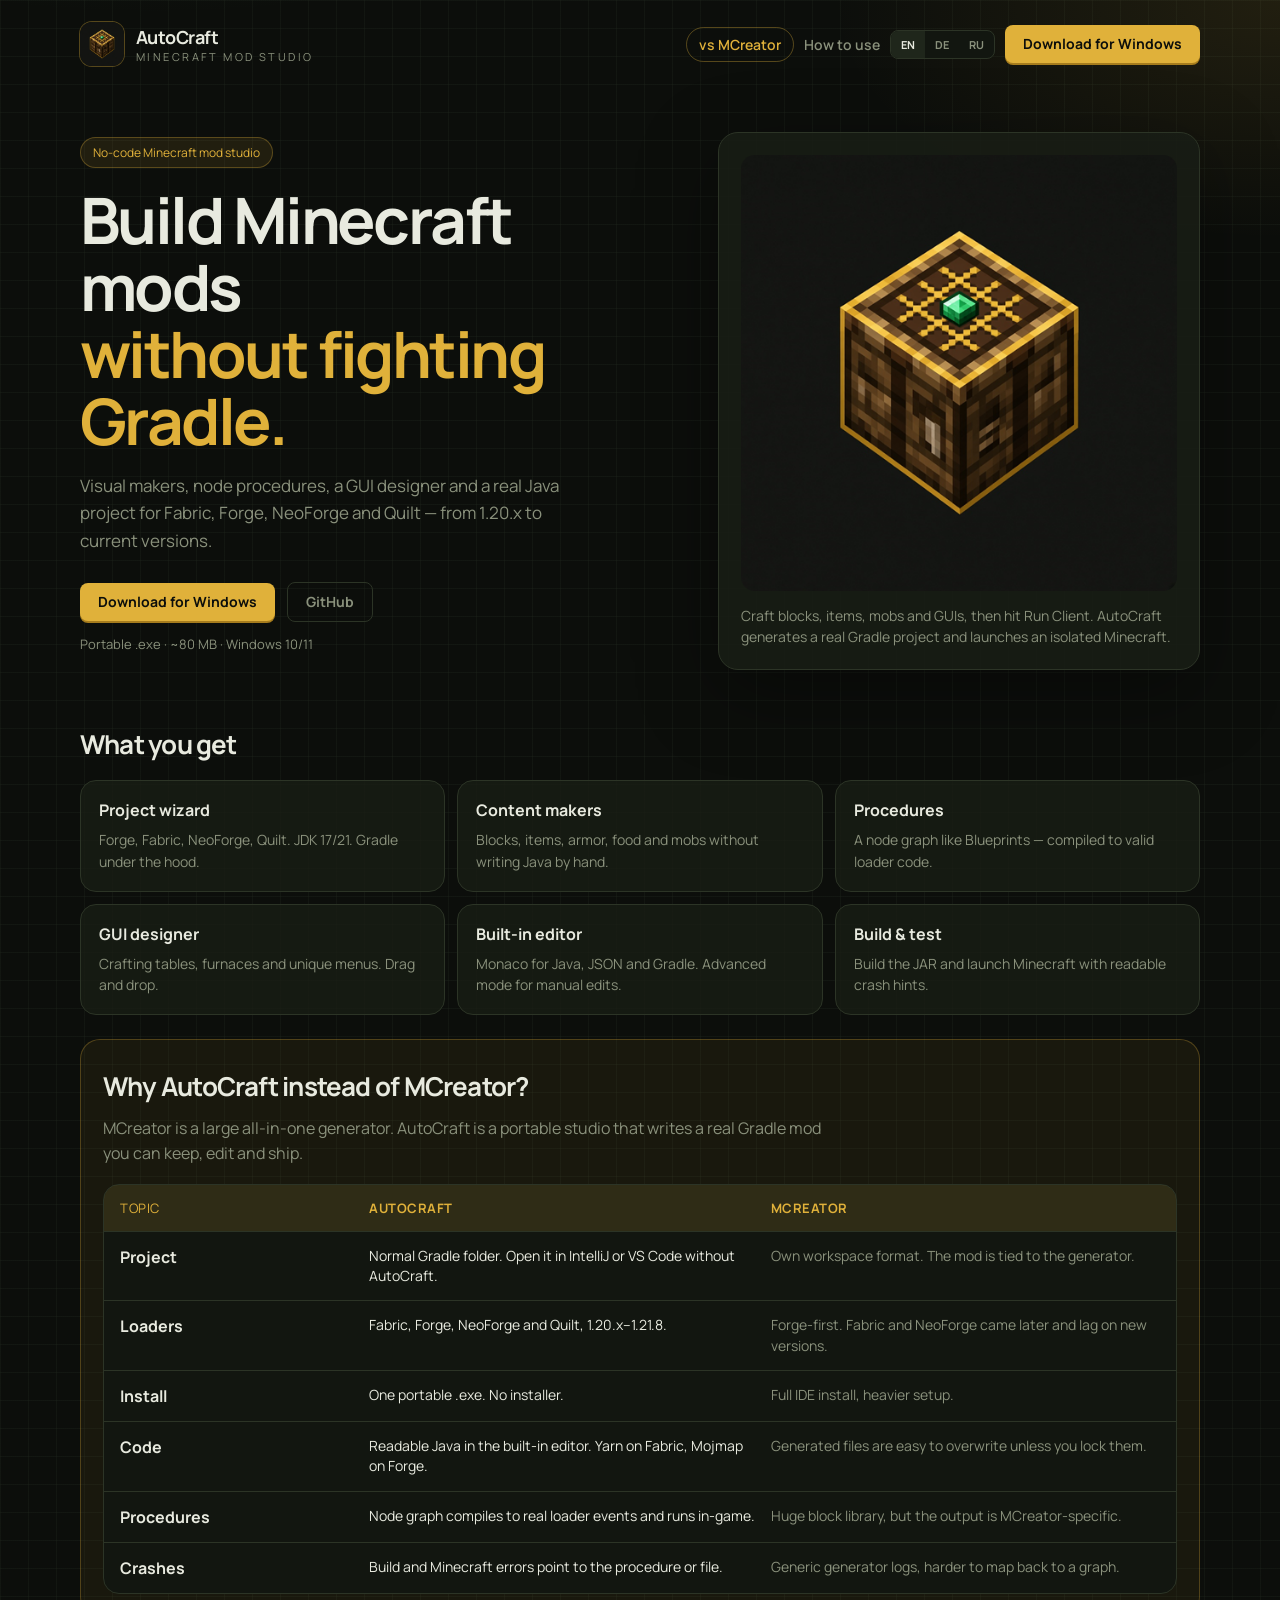
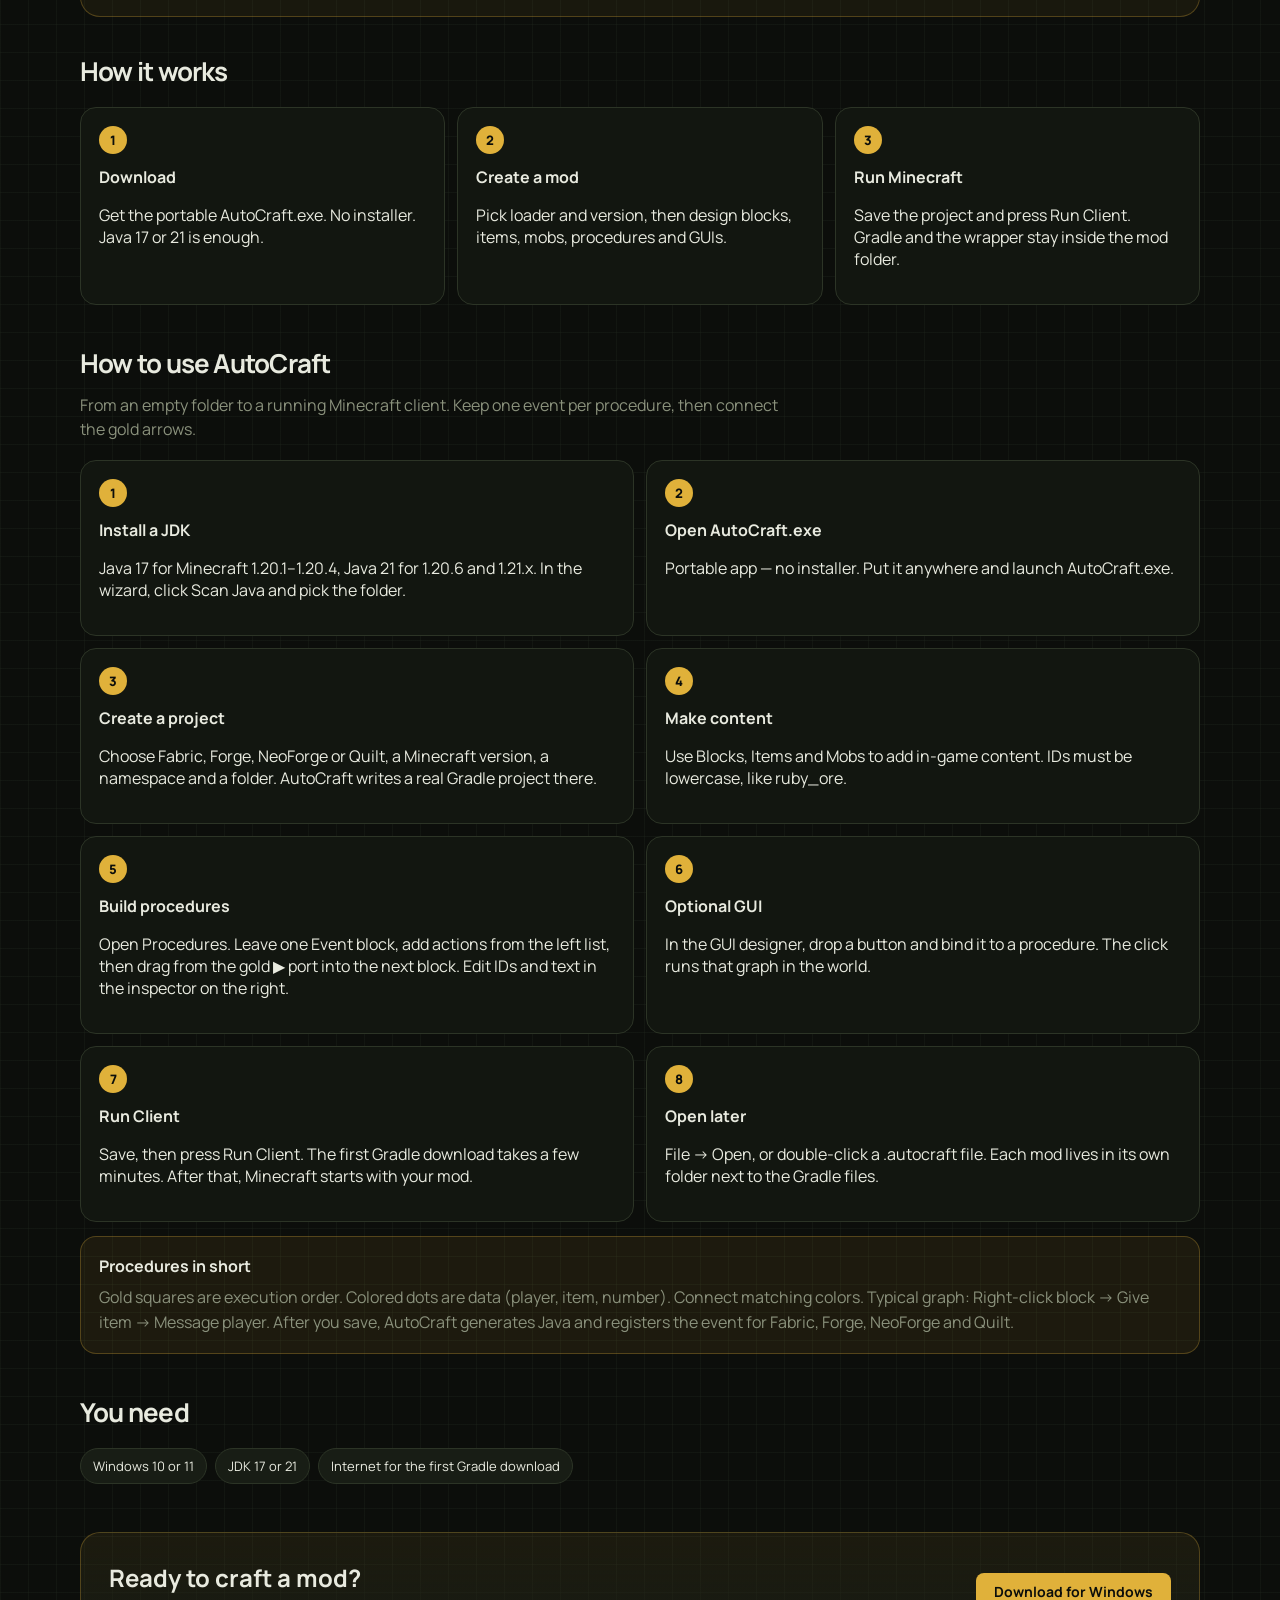
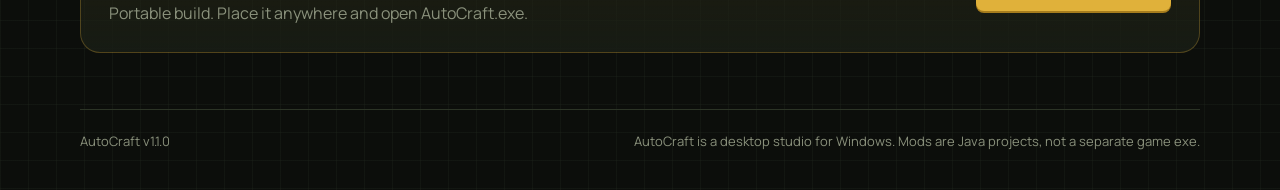
==== commit 73ecff3a: "Finish EN, DE and RU translations for every visible site string. Co-authored-by: Cursor <cursoragent" ====
--- a/index.html
+++ b/index.html
@@ -49,13 +49,13 @@
           <img src="./assets/logo.png" alt="AutoCraft" />
           <div>
             <strong>AutoCraft</strong>
-            <span>Minecraft Mod Studio</span>
+            <span data-i18n="brandSub">Minecraft Mod Studio</span>
           </div>
         </div>
         <div class="nav-right">
           <a class="nav-link nav-link-gold" href="#vs" data-i18n="vsNav">vs MCreator</a>
           <a class="nav-link" href="#guide" data-i18n="guideNav">How to use</a>
-          <div class="langs" role="group" aria-label="Language">
+          <div class="langs" role="group" data-i18n-aria="langAria" aria-label="Language">
             <button type="button" data-lang="en">EN</button>
             <button type="button" data-lang="de">DE</button>
             <button type="button" data-lang="ru">RU</button>
@@ -110,9 +110,9 @@
         </p>
         <div class="compare">
           <div class="compare-head">
-            <span></span>
-            <strong>AutoCraft</strong>
-            <strong>MCreator</strong>
+            <span data-i18n="compareTopic"></span>
+            <strong data-i18n="compareAc">AutoCraft</strong>
+            <strong data-i18n="compareMc">MCreator</strong>
           </div>
           <div class="compare-row">
             <b data-i18n="vc1t">Project</b>
@@ -239,7 +239,7 @@
       </section>
 
       <footer class="foot">
-        <span>AutoCraft v1.1</span>
+        <span data-i18n="version">AutoCraft v{version}</span>
         <span data-i18n="foot"></span>
       </footer>
     </div>
